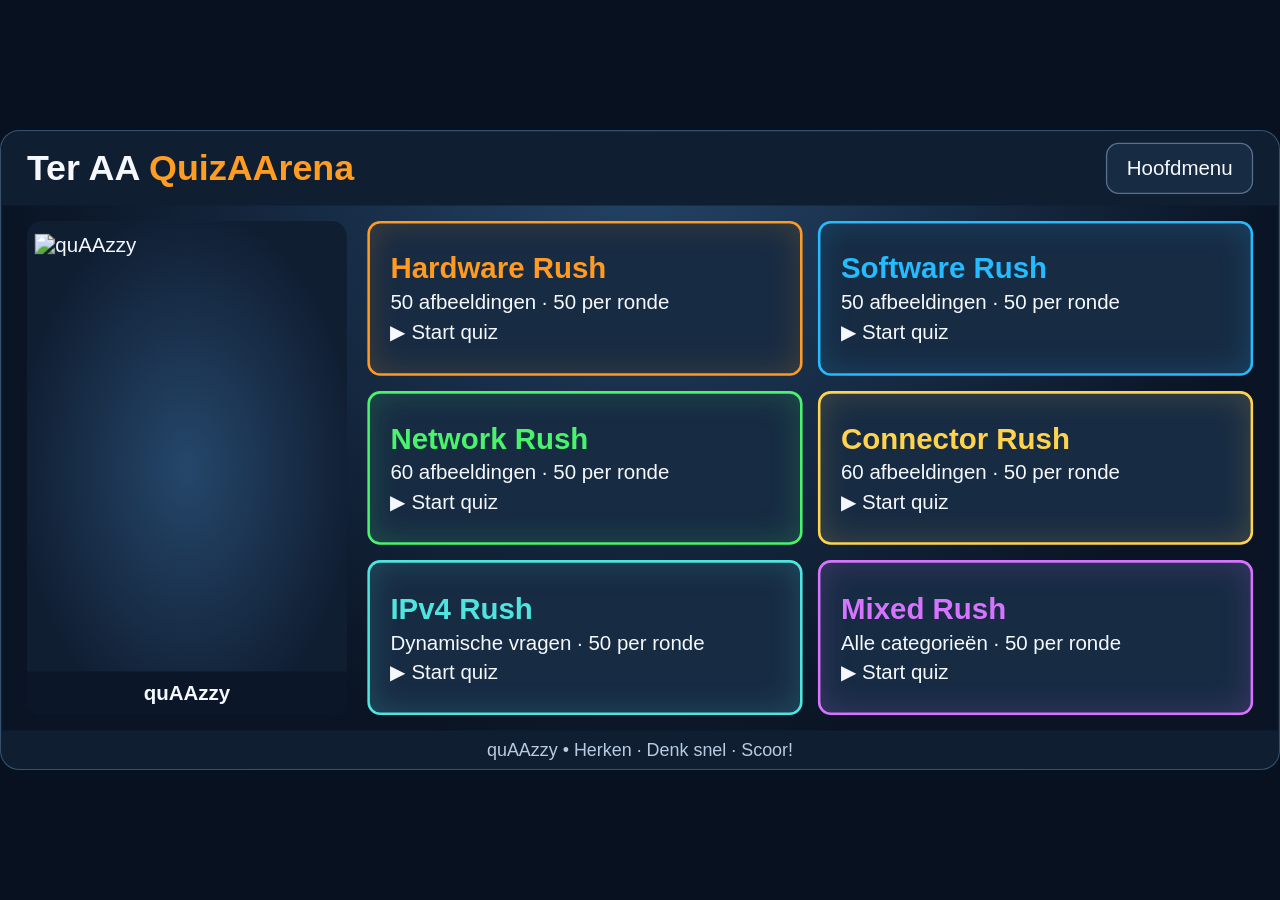
==== index.html @ 588d594f "Add files via upload" ====
<!doctype html><html lang="nl"><head><meta charset="utf-8"><meta name="viewport" content="width=device-width,initial-scale=1"><title>Ter AA QuizAArena</title><link rel="stylesheet" href="style.css"></head><body><main id="arena"><header><strong>Ter AA <em>QuizAArena</em></strong><button id="home">Hoofdmenu</button></header><section id="content"></section><footer>quAAzzy • Herken · Denk snel · Scoor!</footer></main><script src="questions.js"></script><script src="quiz.js"></script></body></html>
---- style.css ----
*{box-sizing:border-box}html,body{margin:0;width:100%;height:100%;overflow:hidden;background:#07111f;color:#f5f8ff;font-family:Arial,sans-serif}body{display:grid;place-items:center}#arena{width:1000px;height:500px;position:absolute;transform-origin:center;display:grid;grid-template-rows:58px 1fr 30px;background:radial-gradient(ellipse at top,#244568,#0a1424 70%);border:1px solid #34506c;border-radius:15px;overflow:hidden}header,footer{display:flex;align-items:center;justify-content:space-between;padding:0 20px;background:#101e32}header strong{font-size:28px}em{color:#ff9d23;font-style:normal}footer{justify-content:center;font-size:14px;color:#b8cce1}button,select{font:inherit;color:inherit;background:#172b43;border:1px solid #57718e;border-radius:10px;padding:10px 15px;cursor:pointer}button:hover,button:focus-visible{border-color:#fff;filter:brightness(1.25)}button:disabled{cursor:default}#content{min-height:0;padding:12px 20px;overflow:hidden}.menu{display:grid;grid-template-columns:250px 1fr;gap:16px;height:100%}.mascot{background:url('assets/menu.webp') 0 50%/auto 100% no-repeat;border-radius:12px;position:relative;overflow:hidden}.mascot span{position:absolute;bottom:0;background:#0b1729;width:100%;text-align:center;padding:8px;font-weight:bold}.tiles{display:grid;grid-template-columns:1fr 1fr;gap:12px}.tile{border:2px solid var(--accent);box-shadow:inset 0 0 25px color-mix(in srgb,var(--accent) 18%,transparent);text-align:left;padding:20px;display:flex;flex-direction:column;justify-content:center;gap:9px}.tile b{font-size:26px;color:var(--accent)}.tile small{font-size:16px}.setup{display:grid;place-content:center;text-align:center;gap:14px;height:100%}.setup h1{margin:0;font-size:34px}.setup label{font-size:20px}.setup select{width:260px}.play{height:100%;display:grid;grid-template-rows:32px 10px 1fr 30px;gap:8px}.stats{display:flex;justify-content:space-between;align-items:center;font-weight:bold}.bar{background:#293d55;border-radius:8px;overflow:hidden}.bar div{height:100%;background:#4ddc92;width:100%}.question{display:grid;grid-template-columns:1fr 1fr;gap:20px;min-height:0}.photo{background:white;border-radius:12px;display:grid;place-items:center;overflow:hidden}.photo img{width:100%;height:100%;min-height:0;object-fit:contain}.answers{display:grid;grid-template-rows:32px repeat(4,1fr);gap:7px;min-height:0}.answers h2{font-size:21px;margin:0}.answers button{text-align:left;font-size:19px;font-weight:bold}.good{background:#146a40!important;border-color:#60ffa3!important}.bad{background:#8d2638!important;border-color:#ff7689!important}.feedback{text-align:center;font-size:17px;white-space:nowrap;overflow:hidden;text-overflow:ellipsis}.result{height:100%;display:grid;grid-template-columns:1fr 1fr;gap:20px;align-items:center}.result h1{font-size:42px;margin:8px 0}.result article{background:#14263c;border-radius:12px;padding:15px;max-height:100%;overflow:auto}.result p{margin:8px 0}.miss{display:grid;grid-template-columns:1fr 1fr;gap:7px;font-size:15px}.miss div{background:#233952;padding:6px;border-radius:5px}.result button{margin:4px 0}.muted{color:#a9c0d7}

.tiles{grid-template-rows:repeat(3,1fr)}.tile{padding:10px 16px;gap:4px}.tile b{font-size:23px}.ipphoto{background:#112c45;color:#70fff0;font:bold 42px monospace}.answers h2{font-size:18px}.result article{overflow:hidden}.miss{max-height:280px;overflow:auto}
.rush{height:100%;display:grid;grid-template-rows:34px minmax(0,1fr) 14px;gap:10px}.rush .stats{font-size:20px}.rush .stats b,.rush .stats strong{color:var(--accent)}.imagestage{display:grid;grid-template-rows:1fr 230px;gap:12px;min-height:0;padding-bottom:4px}.imagestage h1{margin:0;align-self:center;text-align:center;font-size:36px;color:var(--accent)}.imagerow{display:grid;grid-template-columns:repeat(4,minmax(0,1fr));gap:12px}.imagechoice{position:relative;padding:5px;background:#fff;border:3px solid #46617d;border-radius:12px;overflow:hidden;min-width:0}.imagechoice img{width:100%;height:100%;object-fit:contain}.rush button:hover{filter:none;border-color:var(--accent)}.ipstage{display:grid;grid-template-columns:260px 1fr 260px;gap:14px;min-height:0}.ipcol{display:grid;grid-template-rows:32px repeat(5,1fr);gap:6px;min-height:0}.ipcol h2{text-align:center;margin:0;color:var(--accent);font-size:23px}.ipcol button{position:relative;font-size:18px;padding:4px}.ipcol button:disabled:not(.right):not(.cross){opacity:.35}.ipcenter{display:grid;align-content:center;justify-items:center;gap:14px}.ipcenter strong{font: bold 34px monospace;color:var(--accent)}.gone{visibility:hidden}.right{border:3px solid #46f79b!important;opacity:1!important}.cross{border:3px solid #ff435c!important;opacity:1!important}.cross:after,.cross:before{content:'';position:absolute;left:50%;top:50%;width:85%;height:8px;background:#ff243e;border-radius:6px;transform:translate(-50%,-50%) rotate(35deg);box-shadow:0 0 4px #fff}.cross:after{transform:translate(-50%,-50%) rotate(-35deg)}.bar div{transition:none}.miss{overflow:hidden}.result article{overflow:hidden}

.mascot{background:radial-gradient(ellipse,#25476b,#101e32 75%);display:grid;place-items:center}.mascot>img{width:95%;height:95%;object-fit:contain;padding-bottom:28px}.setuprobot{height:145px;max-width:220px;object-fit:contain;justify-self:center}.setup{gap:6px}.setup p{margin:5px}.resultrobot{height:145px;max-width:230px;object-fit:contain;float:right}.result h1{font-size:60px}.peek{position:absolute;left:62px;bottom:30px;width:125px;height:105px;overflow:hidden;pointer-events:none;z-index:5}.peek img{position:absolute;object-fit:contain;opacity:0}.peekhead{width:100px;left:12px;bottom:-95px}.peekhand{width:36px;bottom:-34px}.peekhand.handleft{left:0}.peekhand.handright{right:0}.once .peekhead{animation:peekhead 5.8s ease-in-out 1}.once .peekhand{animation:peekhand 5.8s ease-in-out 1}@keyframes peekhead{0%,15%{opacity:0;transform:translateY(0)}30%,40%{opacity:1;transform:translateY(-93px)}50%{opacity:1;transform:translate(-5px,-93px) rotate(-5deg)}65%{opacity:1;transform:translate(5px,-93px) rotate(5deg)}75%{opacity:1;transform:translateY(-93px)}90%,100%{opacity:0;transform:translateY(0)}}@keyframes peekhand{0%{opacity:0;transform:translateY(0)}12%,90%{opacity:1;transform:translateY(-30px)}100%{opacity:0;transform:translateY(0)}}#arena:has(.rush) .peek,#arena:has(.setup) .peek,#arena:has(.result) .peek{display:none}
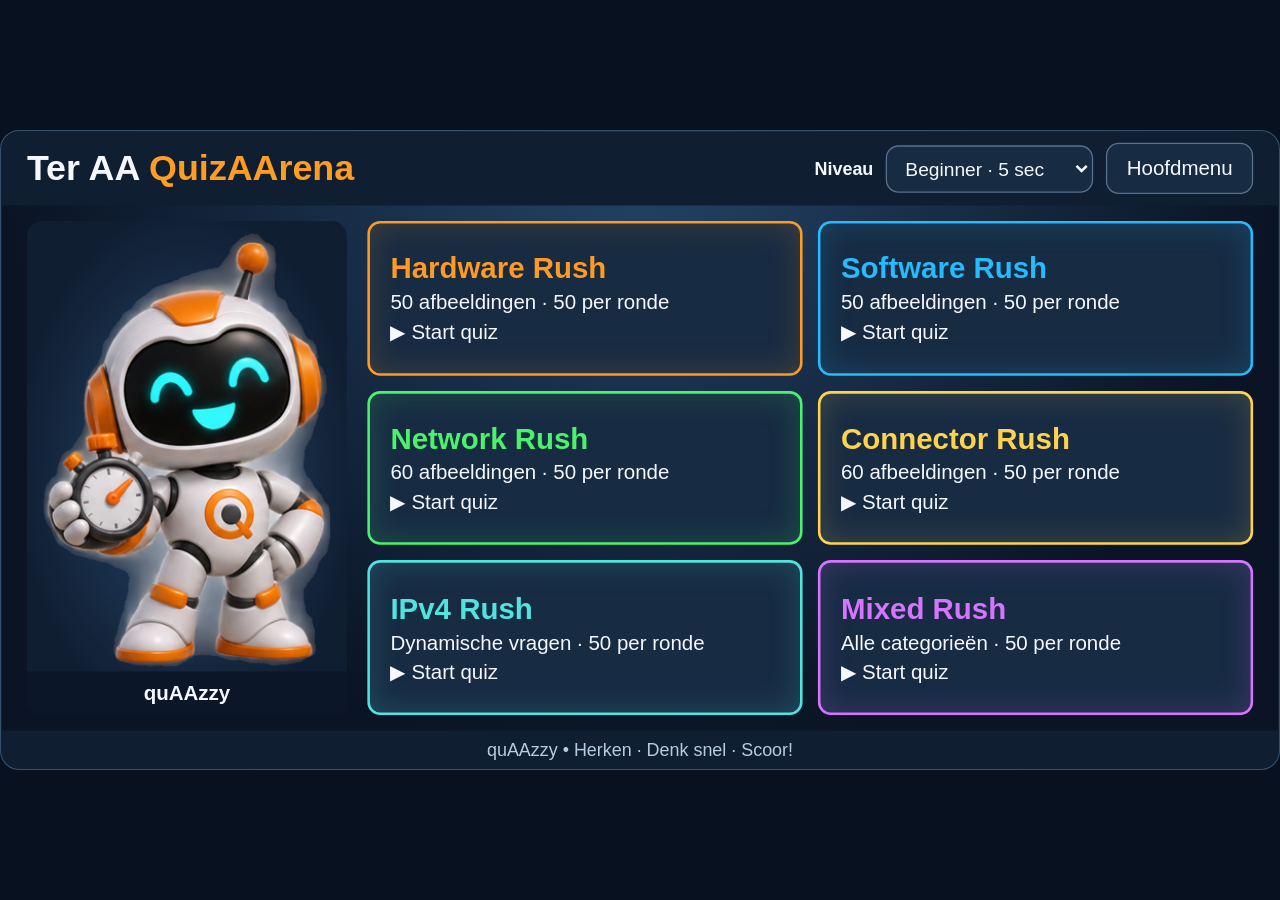
==== commit 09b274e9: "Add files via upload" ====
--- a/index.html
+++ b/index.html
@@ -1 +1 @@
-<!doctype html><html lang="nl"><head><meta charset="utf-8"><meta name="viewport" content="width=device-width,initial-scale=1"><title>Ter AA QuizAArena</title><link rel="stylesheet" href="style.css"></head><body><main id="arena"><header><strong>Ter AA <em>QuizAArena</em></strong><button id="home">Hoofdmenu</button></header><section id="content"></section><footer>quAAzzy • Herken · Denk snel · Scoor!</footer></main><script src="questions.js"></script><script src="quiz.js"></script></body></html>
+<!doctype html><html lang="nl"><head><meta charset="utf-8"><meta name="viewport" content="width=device-width,initial-scale=1"><title>Ter AA QuizAArena</title><link rel="stylesheet" href="style.css"></head><body><main id="arena"><header><strong>Ter AA <em>QuizAArena</em></strong><div class="headercontrols"><label for="level">Niveau</label><select id="level"><option value="5">Beginner · 5 sec</option><option value="3">Gevorderd · 3 sec</option><option value="2">Expert · 2 sec</option></select><button id="home">Hoofdmenu</button></div></header><section id="content"></section><footer>quAAzzy • Herken · Denk snel · Scoor!</footer></main><script src="questions.js"></script><script src="quiz.js"></script></body></html>
--- a/style.css
+++ b/style.css
@@ -4,3 +4,5 @@
 .rush{height:100%;display:grid;grid-template-rows:34px minmax(0,1fr) 14px;gap:10px}.rush .stats{font-size:20px}.rush .stats b,.rush .stats strong{color:var(--accent)}.imagestage{display:grid;grid-template-rows:1fr 230px;gap:12px;min-height:0;padding-bottom:4px}.imagestage h1{margin:0;align-self:center;text-align:center;font-size:36px;color:var(--accent)}.imagerow{display:grid;grid-template-columns:repeat(4,minmax(0,1fr));gap:12px}.imagechoice{position:relative;padding:5px;background:#fff;border:3px solid #46617d;border-radius:12px;overflow:hidden;min-width:0}.imagechoice img{width:100%;height:100%;object-fit:contain}.rush button:hover{filter:none;border-color:var(--accent)}.ipstage{display:grid;grid-template-columns:260px 1fr 260px;gap:14px;min-height:0}.ipcol{display:grid;grid-template-rows:32px repeat(5,1fr);gap:6px;min-height:0}.ipcol h2{text-align:center;margin:0;color:var(--accent);font-size:23px}.ipcol button{position:relative;font-size:18px;padding:4px}.ipcol button:disabled:not(.right):not(.cross){opacity:.35}.ipcenter{display:grid;align-content:center;justify-items:center;gap:14px}.ipcenter strong{font: bold 34px monospace;color:var(--accent)}.gone{visibility:hidden}.right{border:3px solid #46f79b!important;opacity:1!important}.cross{border:3px solid #ff435c!important;opacity:1!important}.cross:after,.cross:before{content:'';position:absolute;left:50%;top:50%;width:85%;height:8px;background:#ff243e;border-radius:6px;transform:translate(-50%,-50%) rotate(35deg);box-shadow:0 0 4px #fff}.cross:after{transform:translate(-50%,-50%) rotate(-35deg)}.bar div{transition:none}.miss{overflow:hidden}.result article{overflow:hidden}
 
 .mascot{background:radial-gradient(ellipse,#25476b,#101e32 75%);display:grid;place-items:center}.mascot>img{width:95%;height:95%;object-fit:contain;padding-bottom:28px}.setuprobot{height:145px;max-width:220px;object-fit:contain;justify-self:center}.setup{gap:6px}.setup p{margin:5px}.resultrobot{height:145px;max-width:230px;object-fit:contain;float:right}.result h1{font-size:60px}.peek{position:absolute;left:62px;bottom:30px;width:125px;height:105px;overflow:hidden;pointer-events:none;z-index:5}.peek img{position:absolute;object-fit:contain;opacity:0}.peekhead{width:100px;left:12px;bottom:-95px}.peekhand{width:36px;bottom:-34px}.peekhand.handleft{left:0}.peekhand.handright{right:0}.once .peekhead{animation:peekhead 5.8s ease-in-out 1}.once .peekhand{animation:peekhand 5.8s ease-in-out 1}@keyframes peekhead{0%,15%{opacity:0;transform:translateY(0)}30%,40%{opacity:1;transform:translateY(-93px)}50%{opacity:1;transform:translate(-5px,-93px) rotate(-5deg)}65%{opacity:1;transform:translate(5px,-93px) rotate(5deg)}75%{opacity:1;transform:translateY(-93px)}90%,100%{opacity:0;transform:translateY(0)}}@keyframes peekhand{0%{opacity:0;transform:translateY(0)}12%,90%{opacity:1;transform:translateY(-30px)}100%{opacity:0;transform:translateY(0)}}#arena:has(.rush) .peek,#arena:has(.setup) .peek,#arena:has(.result) .peek{display:none}
+
+.headercontrols{display:flex;align-items:center;gap:10px}.headercontrols label{font-weight:bold;font-size:14px}.headercontrols select{padding:8px 10px;font-size:15px}.headercontrols select:disabled{opacity:.65}
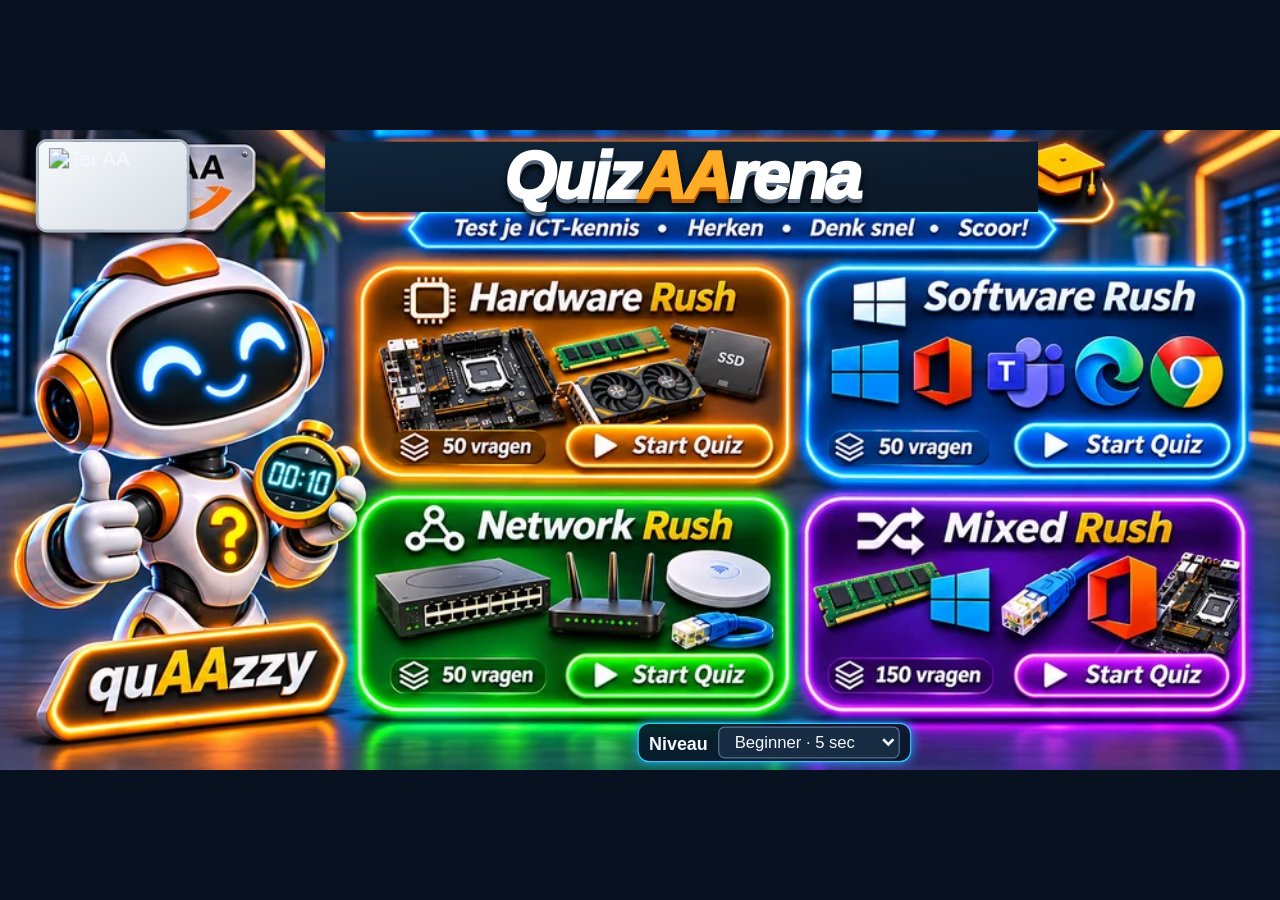
==== commit 1076c96f: "Add files via upload" ====
--- a/index.html
+++ b/index.html
@@ -1 +1 @@
-<!doctype html><html lang="nl"><head><meta charset="utf-8"><meta name="viewport" content="width=device-width,initial-scale=1"><title>Ter AA QuizAArena</title><link rel="stylesheet" href="style.css"></head><body><main id="arena"><header><strong>Ter AA <em>QuizAArena</em></strong><div class="headercontrols"><label for="level">Niveau</label><select id="level"><option value="5">Beginner · 5 sec</option><option value="3">Gevorderd · 3 sec</option><option value="2">Expert · 2 sec</option></select><button id="home">Hoofdmenu</button></div></header><section id="content"></section><footer>quAAzzy • Herken · Denk snel · Scoor!</footer></main><script src="questions.js"></script><script src="quiz.js"></script></body></html>
+<!doctype html><html lang="nl"><head><meta charset="utf-8"><meta name="viewport" content="width=device-width,initial-scale=1"><title>QuizAArena</title><link rel="stylesheet" href="style.css"></head><body><main id="arena"><header><strong><em>QuizAArena</em></strong><div class="headercontrols"><label for="level">Niveau</label><select id="level"><option value="5">Beginner · 5 sec</option><option value="3">Gevorderd · 3 sec</option><option value="2">Expert · 2 sec</option></select><button id="home">Hoofdmenu</button></div></header><section id="content"></section><footer>quAAzzy • Herken · Denk snel · Scoor!</footer></main><script src="questions.js"></script><script src="quiz.js"></script></body></html>
--- a/style.css
+++ b/style.css
@@ -6,3 +6,15 @@
 .mascot{background:radial-gradient(ellipse,#25476b,#101e32 75%);display:grid;place-items:center}.mascot>img{width:95%;height:95%;object-fit:contain;padding-bottom:28px}.setuprobot{height:145px;max-width:220px;object-fit:contain;justify-self:center}.setup{gap:6px}.setup p{margin:5px}.resultrobot{height:145px;max-width:230px;object-fit:contain;float:right}.result h1{font-size:60px}.peek{position:absolute;left:62px;bottom:30px;width:125px;height:105px;overflow:hidden;pointer-events:none;z-index:5}.peek img{position:absolute;object-fit:contain;opacity:0}.peekhead{width:100px;left:12px;bottom:-95px}.peekhand{width:36px;bottom:-34px}.peekhand.handleft{left:0}.peekhand.handright{right:0}.once .peekhead{animation:peekhead 5.8s ease-in-out 1}.once .peekhand{animation:peekhand 5.8s ease-in-out 1}@keyframes peekhead{0%,15%{opacity:0;transform:translateY(0)}30%,40%{opacity:1;transform:translateY(-93px)}50%{opacity:1;transform:translate(-5px,-93px) rotate(-5deg)}65%{opacity:1;transform:translate(5px,-93px) rotate(5deg)}75%{opacity:1;transform:translateY(-93px)}90%,100%{opacity:0;transform:translateY(0)}}@keyframes peekhand{0%{opacity:0;transform:translateY(0)}12%,90%{opacity:1;transform:translateY(-30px)}100%{opacity:0;transform:translateY(0)}}#arena:has(.rush) .peek,#arena:has(.setup) .peek,#arena:has(.result) .peek{display:none}
 
 .headercontrols{display:flex;align-items:center;gap:10px}.headercontrols label{font-weight:bold;font-size:14px}.headercontrols select{padding:8px 10px;font-size:15px}.headercontrols select:disabled{opacity:.65}
+/* Original illustrated menu; quiz screens retain their previous styling. */
+#arena:has(.neonmenu){display:block;border:0;border-radius:0;background:#07111f}
+#arena:has(.neonmenu) header{position:absolute;z-index:10;bottom:4px;left:23%;right:2%;height:35px;justify-content:center;padding:0;background:transparent;pointer-events:none}
+#arena:has(.neonmenu) header strong,#arena:has(.neonmenu) #home,#arena:has(.neonmenu) footer{display:none}
+#arena:has(.neonmenu) .headercontrols{pointer-events:auto;background:#07182bee;border:1px solid #36c6ff;border-radius:9px;padding:2px 8px;box-shadow:0 0 9px #19aaff;gap:8px}
+#arena:has(.neonmenu) #level{padding:3px 8px;font-size:13px;border-radius:5px}
+#arena:has(.neonmenu) #content{position:absolute;inset:0;padding:0}
+.neonmenu,.neonart,.neonbuttons{position:absolute;inset:0;width:100%;height:100%}.neonart{object-fit:fill;pointer-events:none}.neonhit{position:absolute;background:transparent;border:2px solid transparent;border-radius:25px;padding:0;outline:none}.neonhit:hover,.neonhit:focus-visible{border-color:var(--accent);box-shadow:inset 0 0 18px var(--accent),0 0 12px var(--accent);background:#ffffff0c;filter:none}
+.neonpeek{position:absolute;left:55%;bottom:43%;width:100px;height:108px;overflow:hidden;pointer-events:none;z-index:3;transform:translateX(-50%)}.neonpeek img{position:absolute;object-fit:contain;opacity:0}.nhead{width:76px;left:12px;bottom:-80px}.nhands{width:29px;bottom:-22px}.nl{left:0}.nr{right:0}.go .nhead{animation:nhead 6s ease-in-out 1}.go .nhands{animation:nhands 6s ease-in-out 1}@keyframes nhead{0%,15%{opacity:0;transform:translateY(0)}16%{opacity:1}32%,40%{opacity:1;transform:translateY(-84px)}48%,55%{opacity:1;transform:translate(-5px,-84px) rotate(-7deg)}63%,69%{opacity:1;transform:translate(5px,-84px) rotate(7deg)}76%,82%{opacity:1;transform:translateY(-84px)}92%{opacity:1;transform:translateY(0)}100%{opacity:0}}@keyframes nhands{0%{opacity:0;transform:translateY(0)}1%{opacity:1}12%,92%{opacity:1;transform:translateY(-24px)}100%{opacity:0;transform:translateY(0)}}
+
+/* Official brand overlay, only on the illustrated menu. */
+.official-logo{position:absolute;z-index:2;left:2.8%;top:1.4%;width:12%;height:14.5%;display:grid;place-items:center;background:linear-gradient(145deg,#f8fafc,#d4dce3);border:2px solid #a7b6c6;border-radius:9px;box-shadow:0 3px 9px #0009;pointer-events:none}.official-logo img{width:86%;height:84%;object-fit:contain}.official-title{position:absolute;z-index:2;left:25.4%;top:1.7%;width:55.7%;height:11%;display:flex;align-items:center;justify-content:center;background:linear-gradient(175deg,#11273c,#0b1929 75%);color:#fff;font-size:52px;font-weight:1000;font-style:italic;letter-spacing:-2px;text-shadow:0 3px 0 #52677c,0 5px 6px #000;pointer-events:none}.official-title span{color:#ffad27;text-shadow:0 3px 0 #b65b00,0 5px 8px #000}.neonbuttons{z-index:4;pointer-events:none}.neonhit{pointer-events:auto}.neonpeek{z-index:5}
